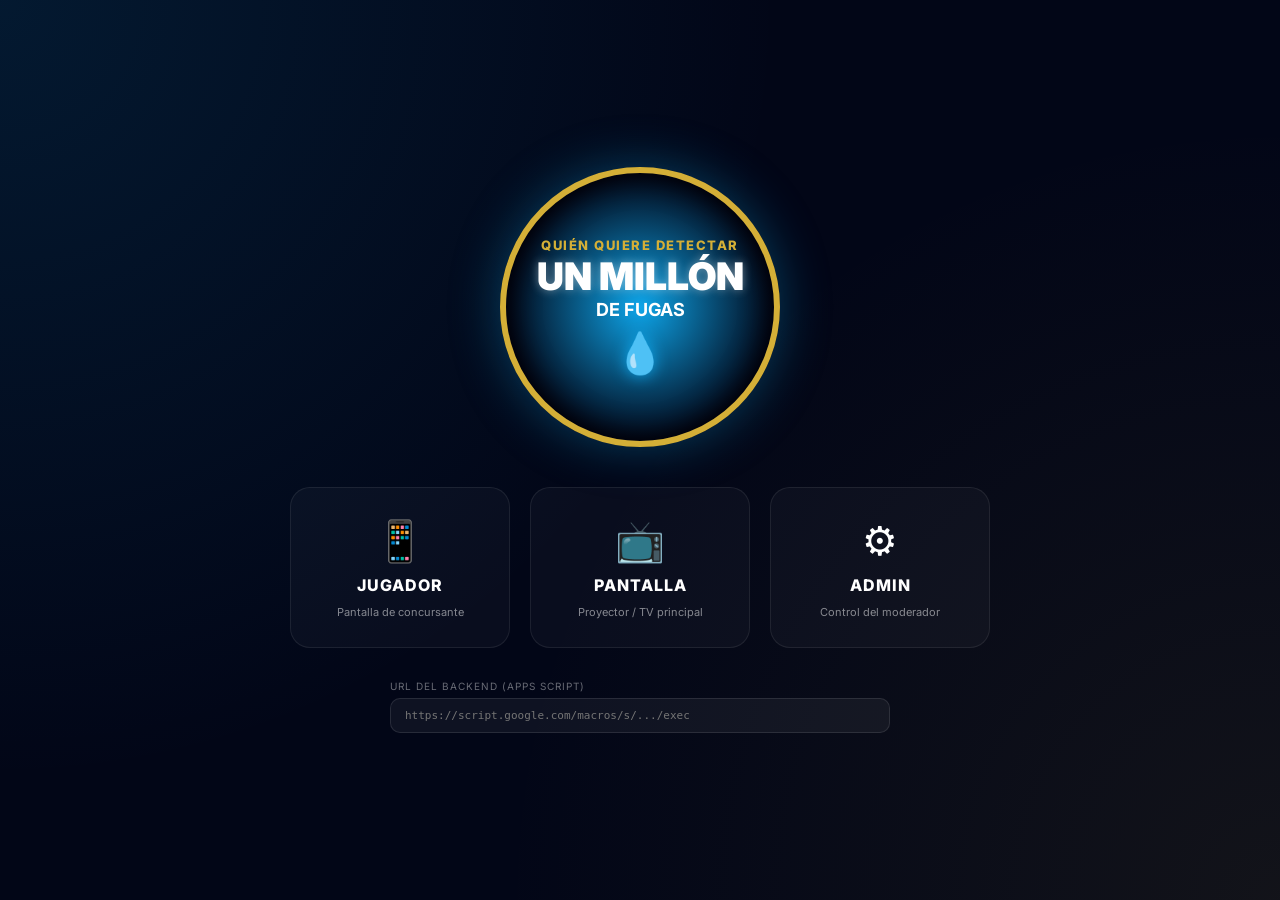
==== index.html @ b7cd1c12 "v0.1 Carga de archivos iniciales" ====
<!DOCTYPE html>
<html lang="es">
<head>
  <meta charset="UTF-8">
  <meta name="viewport" content="width=device-width, initial-scale=1.0">
  <title>¿Quién quiere detectar un millón de fugas?</title>
  <link rel="stylesheet" href="css/styles.css">
  <style>
    body { display:flex; flex-direction:column; align-items:center; justify-content:center; min-height:100vh; padding:32px; }
    .cards { display:grid; grid-template-columns:repeat(auto-fit,minmax(200px,1fr)); gap:20px; max-width:700px; width:100%; margin-top:40px; }
    .card { padding:28px 20px; border-radius:20px; text-align:center; cursor:pointer; border:1px solid rgba(255,255,255,0.08); background:rgba(255,255,255,0.03); text-decoration:none; color:white; transition:all 0.25s; display:flex; flex-direction:column; align-items:center; gap:10px; }
    .card:hover { border-color:var(--gold); background:rgba(212,175,55,0.07); transform:translateY(-3px); }
    .card .icon { font-size:2.5rem; }
    .card h2 { font-size:1rem; font-weight:800; text-transform:uppercase; letter-spacing:1px; }
    .card p  { font-size:11px; opacity:0.5; }
    .url-section { max-width:500px; width:100%; margin-top:24px; }
    .url-section label { font-size:10px; opacity:0.4; text-transform:uppercase; letter-spacing:1px; display:block; margin-bottom:6px; }
    .url-section input { width:100%; padding:10px 14px; background:rgba(255,255,255,0.05); border:1px solid rgba(255,255,255,0.1); border-radius:10px; color:white; font-size:11px; outline:none; font-family:monospace; }
    .url-section input:focus { border-color:var(--gold); }
    .saved-tag { font-size:9px; color:var(--green); font-weight:700; margin-top:4px; display:none; }
  </style>
</head>
<body>
  <div class="game-logo large">
    <span class="top-text">Quién quiere detectar</span>
    <span class="mid-text">UN MILLÓN</span>
    <span class="bot-text">de fugas</span>
    <div class="icon">💧</div>
  </div>

  <div class="cards">
    <a href="player.html" target="_blank" class="card">
      <span class="icon">📱</span>
      <h2>Jugador</h2>
      <p>Pantalla de concursante</p>
    </a>
    <a href="screen.html" target="_blank" class="card">
      <span class="icon">📺</span>
      <h2>Pantalla</h2>
      <p>Proyector / TV principal</p>
    </a>
    <a href="admin.html" target="_blank" class="card">
      <span class="icon">⚙️</span>
      <h2>Admin</h2>
      <p>Control del moderador</p>
    </a>
  </div>

  <div class="url-section" style="margin-top:32px">
    <label>URL del Backend (Apps Script)</label>
    <input id="url-input" type="text" placeholder="https://script.google.com/macros/s/.../exec"
           oninput="saveUrl(this.value)">
    <div id="saved-tag" class="saved-tag">✓ Guardado</div>
  </div>

  <script>
    var KEY = 'millon_script_url';
    var input = document.getElementById('url-input');
    var tag   = document.getElementById('saved-tag');
    input.value = localStorage.getItem(KEY) || '';
    var saveTimer;
    function saveUrl(v) {
      clearTimeout(saveTimer);
      saveTimer = setTimeout(function() {
        localStorage.setItem(KEY, v.trim());
        tag.style.display = 'block';
        setTimeout(function(){ tag.style.display='none'; }, 1500);
      }, 600);
    }
  </script>
</body>
</html>
---- css/styles.css ----
/* ============================================
   QUIÉN QUIERE DETECTAR UN MILLÓN DE FUGAS
   Shared Stylesheet
   ============================================ */

@import url('https://fonts.googleapis.com/css2?family=Inter:wght@400;600;700;800;900&display=swap');

:root {
  --bg-deep:      #020617;
  --bg-card:      rgba(255, 255, 255, 0.03);
  --gold:         #D4AF37;
  --gold-dim:     rgba(212, 175, 55, 0.2);
  --gold-border:  rgba(212, 175, 55, 0.35);
  --cyan:         #0ea5e9;
  --cyan-dim:     rgba(14, 165, 233, 0.15);
  --green:        #10b981;
  --red:          #ef4444;
  --glass-border: rgba(212, 175, 55, 0.2);
}

*, *::before, *::after { box-sizing: border-box; margin: 0; padding: 0; }

body {
  background-color: var(--bg-deep);
  background-image:
    radial-gradient(circle at 0% 0%,   rgba(14, 165, 233, 0.12) 0%, transparent 50%),
    radial-gradient(circle at 100% 100%, rgba(212, 175, 55, 0.08) 0%, transparent 50%);
  color: white;
  font-family: 'Inter', ui-sans-serif, system-ui, sans-serif;
  min-height: 100vh;
  overflow-x: hidden;
}

/* ── UTILITY ─────────────────────────────── */
.hidden { display: none !important; }
.flex   { display: flex; }

/* ── GLASS CARD ──────────────────────────── */
.glass-card {
  background: var(--bg-card);
  backdrop-filter: blur(16px);
  -webkit-backdrop-filter: blur(16px);
  border: 1px solid var(--glass-border);
  border-radius: 20px;
  box-shadow: 0 8px 32px rgba(0,0,0,0.7);
}

/* ── LOGO ────────────────────────────────── */
.game-logo {
  position: relative;
  width: 220px; height: 220px;
  background: radial-gradient(circle, #0ea5e9 0%, #020617 70%);
  border: 6px solid var(--gold);
  border-radius: 50%;
  display: flex; flex-direction: column;
  align-items: center; justify-content: center;
  box-shadow: 0 0 50px rgba(14,165,233,0.35), inset 0 0 30px rgba(0,0,0,0.8);
  animation: logo-float 4s ease-in-out infinite;
}
.game-logo.large { width: 280px; height: 280px; }
@keyframes logo-float {
  0%,100% { transform: translateY(0); }
  50%     { transform: translateY(-10px); }
}
.game-logo .top-text { font-size: 11px; font-weight: 800; text-transform: uppercase; color: var(--gold); letter-spacing: 1.5px; text-align: center; padding: 0 10px; }
.game-logo .mid-text  { font-size: 30px; font-weight: 900; color: white; text-shadow: 0 0 10px rgba(255,255,255,0.4); line-height: 1; margin: 4px 0; }
.game-logo .bot-text  { font-size: 15px; font-weight: 700; color: white; text-transform: uppercase; }
.game-logo .icon      { font-size: 32px; margin-top: 8px; filter: drop-shadow(0 0 8px var(--cyan)); }
.game-logo.large .top-text { font-size: 13px; }
.game-logo.large .mid-text { font-size: 38px; }
.game-logo.large .bot-text { font-size: 18px; }
.game-logo.large .icon     { font-size: 40px; }

/* ── QUESTION BOX ────────────────────────── */
.q-box {
  position: relative;
  padding: 32px 40px;
  text-align: center;
  clip-path: polygon(4% 0%, 96% 0%, 100% 50%, 96% 100%, 4% 100%, 0% 50%);
  background: linear-gradient(90deg, rgba(14,165,233,0.18) 0%, rgba(0,0,0,0.9) 50%, rgba(14,165,233,0.18) 100%);
  border-top: 2px solid var(--gold);
  border-bottom: 2px solid var(--gold);
  box-shadow: 0 0 30px rgba(212,175,55,0.08);
}

/* ── OPTION BUTTONS ──────────────────────── */
.option-btn {
  background: rgba(0,0,0,0.55);
  border: 1.5px solid var(--glass-border);
  border-radius: 14px;
  padding: 14px 20px;
  cursor: pointer;
  transition: all 0.25s ease;
  display: flex; align-items: center; gap: 14px;
  color: white; text-align: left; width: 100%;
  font-family: inherit; font-size: inherit;
  position: relative; overflow: hidden;
}
.option-btn:disabled { cursor: default; opacity: 0.75; }
.option-btn:hover:not(:disabled) {
  background: var(--cyan-dim);
  border-color: var(--cyan);
  box-shadow: 0 0 14px rgba(14,165,233,0.2);
}
.option-btn .letter {
  min-width: 38px; height: 38px;
  border-radius: 10px;
  background: var(--gold-dim);
  border: 1px solid var(--gold-border);
  display: flex; align-items: center; justify-content: center;
  color: var(--gold); font-weight: 900; font-size: 14px;
}
.option-btn .label { font-weight: 600; font-size: 15px; line-height: 1.3; }

/* States */
.option-btn.selected  { background: rgba(212,175,55,0.18); border-color: var(--gold);  box-shadow: 0 0 18px rgba(212,175,55,0.25); }
.option-btn.correct   { background: rgba(16,185,129,0.28) !important; border-color: var(--green) !important; animation: pulse-green 1.5s 2; }
.option-btn.incorrect { background: rgba(239,68,68,0.28)  !important; border-color: var(--red)   !important; }
.option-btn.eliminated { opacity: 0.18; pointer-events: none; }

@keyframes pulse-green {
  0%   { box-shadow: 0 0 0 0 rgba(16,185,129,0.5); }
  70%  { box-shadow: 0 0 0 18px rgba(16,185,129,0); }
  100% { box-shadow: 0 0 0 0 rgba(16,185,129,0); }
}

/* Screen-size option buttons (pantalla grande) */
.option-btn.big { padding: 22px 28px; border-radius: 16px; }
.option-btn.big .letter { min-width: 52px; height: 52px; font-size: 20px; border-radius: 12px; }
.option-btn.big .label  { font-size: 22px; font-weight: 700; }

/* ── TIMER RING ───────────────────────────── */
.timer-ring {
  position: relative; width: 100px; height: 100px;
  display: flex; align-items: center; justify-content: center;
  font-size: 2.2rem; font-weight: 900; color: var(--gold);
}
.timer-ring.big { width: 130px; height: 130px; font-size: 2.8rem; }
.timer-ring svg { position: absolute; top: 0; left: 0; transform: rotate(-90deg); }

/* ── ACTION BUTTON ───────────────────────── */
.btn-action {
  background: linear-gradient(135deg, var(--gold) 0%, #AA8A2E 100%);
  color: #020617; font-weight: 800; text-transform: uppercase;
  letter-spacing: 1.5px; padding: 14px 28px; border-radius: 100px;
  box-shadow: 0 0 18px rgba(212,175,55,0.3);
  transition: all 0.3s cubic-bezier(0.175,0.885,0.32,1.275);
  display: inline-flex; align-items: center; justify-content: center; gap: 8px;
  border: none; cursor: pointer; font-family: inherit; font-size: 13px;
}
.btn-action:hover  { transform: translateY(-2px) scale(1.02); box-shadow: 0 0 32px rgba(212,175,55,0.5); }
.btn-action:active { transform: scale(0.98); }
.btn-action:disabled { opacity: 0.5; cursor: not-allowed; transform: none; }

/* ── JOKER BADGES ────────────────────────── */
.joker-badge {
  display: inline-flex; align-items: center; gap: 6px;
  padding: 8px 18px; border-radius: 100px;
  border: 1.5px solid var(--gold-border);
  background: var(--gold-dim); color: var(--gold);
  font-weight: 800; font-size: 13px; text-transform: uppercase; letter-spacing: 1px;
}

/* ── RANKING ROW ─────────────────────────── */
.ranking-row {
  display: grid; grid-template-columns: 52px 1fr auto;
  align-items: center; padding: 14px 22px; margin-bottom: 10px;
  background: rgba(255,255,255,0.04); border-radius: 14px;
  border: 1px solid rgba(255,255,255,0.06); transition: all 0.25s;
}
.ranking-row:hover { background: rgba(255,255,255,0.08); }
.ranking-row.top-1 {
  background: linear-gradient(90deg, rgba(212,175,55,0.12) 0%, rgba(255,255,255,0.04) 100%);
  border-color: var(--gold);
}

/* ── POLL BARS ───────────────────────────── */
.poll-bar-wrap { display: flex; flex-direction: column; align-items: center; flex: 1; gap: 6px; }
.poll-bar-track { width: 100%; background: rgba(255,255,255,0.08); border-radius: 8px; overflow: hidden; height: 180px; display: flex; flex-direction: column; justify-content: flex-end; }
.poll-bar-fill  { background: var(--gold); border-radius: 8px 8px 0 0; transition: height 1s ease; min-height: 2px; }

/* ── STATUS DOTS ─────────────────────────── */
.status-dot { width: 8px; height: 8px; border-radius: 50%; background: var(--green); animation: pulse-dot 2s infinite; }
.status-dot.error { background: var(--red); animation: none; }
@keyframes pulse-dot { 0%,100%{opacity:1;} 50%{opacity:0.4;} }

/* ── ADMIN CONTROLS ──────────────────────── */
.ctrl-btn {
  padding: 10px 14px; border-radius: 12px; border: 1px solid rgba(255,255,255,0.1);
  background: rgba(255,255,255,0.05); color: white; cursor: pointer;
  font-family: inherit; font-size: 11px; font-weight: 700; text-transform: uppercase;
  letter-spacing: 0.5px; transition: all 0.2s; display: flex; flex-direction: column;
  align-items: center; gap: 4px;
}
.ctrl-btn:hover { background: rgba(255,255,255,0.12); }
.ctrl-btn.active { background: var(--gold); color: #020617; border-color: var(--gold); }
.ctrl-btn.cyan   { background: rgba(14,165,233,0.12); border-color: rgba(14,165,233,0.3); color: var(--cyan); }
.ctrl-btn.cyan:hover { background: rgba(14,165,233,0.22); }
.ctrl-btn.cyan.active { background: var(--cyan); color: #020617; }
.ctrl-btn.danger { background: rgba(239,68,68,0.1); border-color: rgba(239,68,68,0.3); color: var(--red); }
.ctrl-btn.danger:hover { background: rgba(239,68,68,0.2); }
.ctrl-btn.green  { background: rgba(16,185,129,0.1); border-color: rgba(16,185,129,0.3); color: var(--green); }
.ctrl-btn.green.active { background: var(--green); color: #020617; }

.ctrl-btn .num { font-size: 9px; opacity: 0.4; }

/* ── CALL TIMER ──────────────────────────── */
.call-timer-box {
  background: var(--gold-dim); border: 1.5px solid var(--gold-border);
  border-radius: 20px; padding: 24px; text-align: center;
}
.call-timer-num { font-size: 5rem; font-weight: 900; color: var(--gold); line-height: 1; }
.call-timer-bar { width: 100%; background: rgba(255,255,255,0.1); height: 6px; border-radius: 3px; margin-top: 12px; overflow: hidden; }
.call-timer-fill { height: 100%; background: var(--gold); border-radius: 3px; transition: width 0.1s linear; }

/* ── FEEDBACK MSG ────────────────────────── */
.feedback-sent    { color: var(--gold);  font-weight: 800; text-align: center; animation: pulse-opacity 1.5s infinite; }
.feedback-timeout { color: var(--red);   font-weight: 800; text-align: center; }
@keyframes pulse-opacity { 0%,100%{opacity:1;} 50%{opacity:0.5;} }

/* ── SCORE DISPLAY ───────────────────────── */
.score-badge {
  background: var(--gold-dim); border: 1px solid var(--gold-border);
  border-radius: 100px; padding: 4px 16px;
  color: var(--gold); font-weight: 800; font-size: 13px;
}

/* ── SOUND WAVE ANIMATION ────────────────── */
.sound-wave { display: flex; align-items: center; gap: 3px; height: 28px; }
.sound-wave span {
  display: block; width: 4px; border-radius: 2px;
  background: var(--cyan); animation: wave 1.2s ease-in-out infinite;
}
.sound-wave span:nth-child(1) { height: 8px;  animation-delay: 0s; }
.sound-wave span:nth-child(2) { height: 18px; animation-delay: 0.15s; }
.sound-wave span:nth-child(3) { height: 24px; animation-delay: 0.3s; }
.sound-wave span:nth-child(4) { height: 18px; animation-delay: 0.45s; }
.sound-wave span:nth-child(5) { height: 8px;  animation-delay: 0.6s; }
@keyframes wave {
  0%,100% { transform: scaleY(1); opacity: 0.7; }
  50%     { transform: scaleY(1.8); opacity: 1; }
}

/* ── SCROLLBAR ───────────────────────────── */
::-webkit-scrollbar { width: 4px; }
::-webkit-scrollbar-track { background: transparent; }
::-webkit-scrollbar-thumb { background: rgba(212,175,55,0.3); border-radius: 2px; }

/* ── ANIMATIONS ──────────────────────────── */
@keyframes fade-in    { from { opacity: 0; transform: translateY(12px); } to { opacity: 1; transform: none; } }
@keyframes zoom-in    { from { opacity: 0; transform: scale(0.94); } to { opacity: 1; transform: scale(1); } }
.anim-fade { animation: fade-in 0.4s ease both; }
.anim-zoom { animation: zoom-in 0.35s cubic-bezier(0.175,0.885,0.32,1.275) both; }
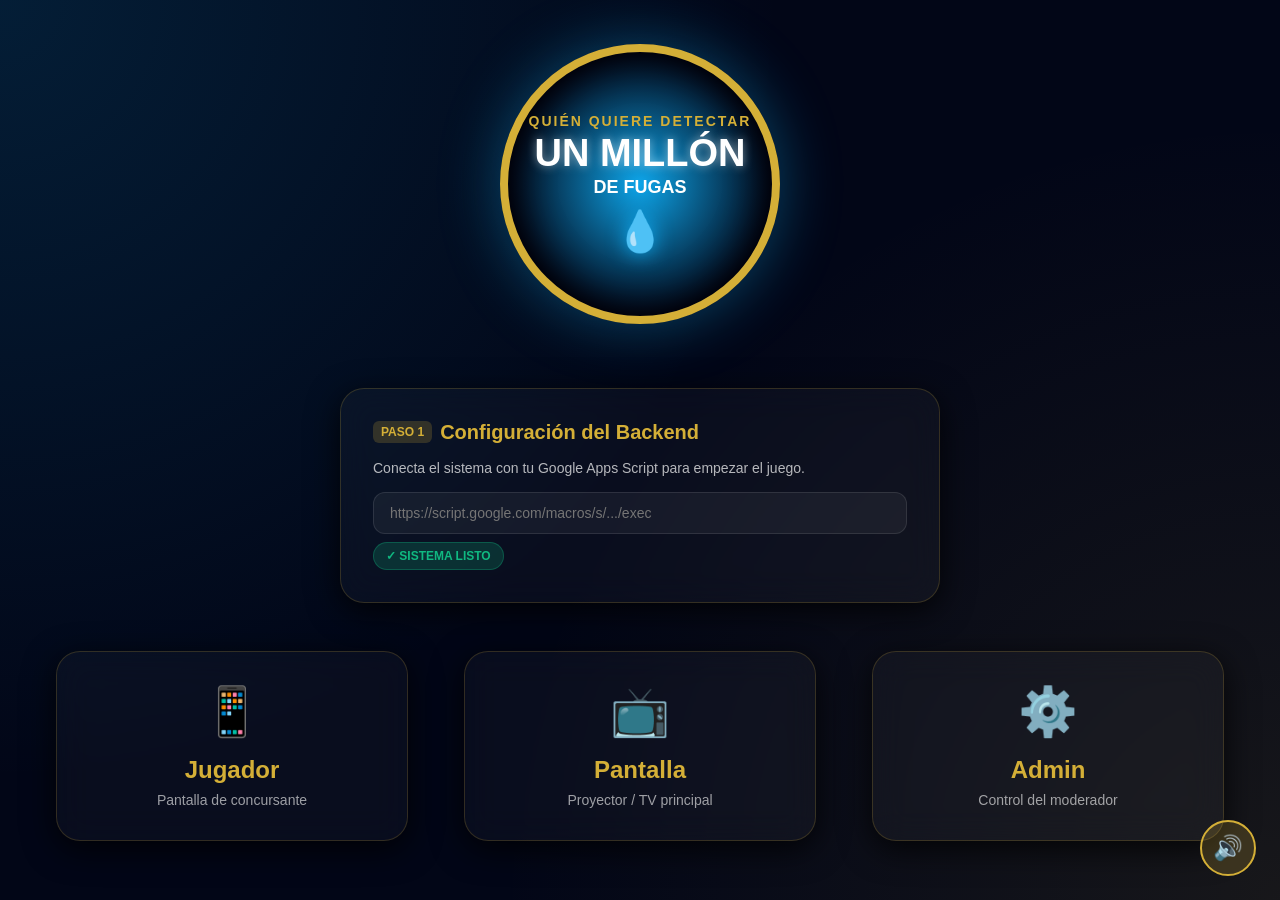
==== commit 4f07fbbf: "Estructura correcta para GitHub Pages" ====
--- a/index.html
+++ b/index.html
@@ -3,70 +3,341 @@
 <head>
   <meta charset="UTF-8">
   <meta name="viewport" content="width=device-width, initial-scale=1.0">
-  <title>¿Quién quiere detectar un millón de fugas?</title>
-  <link rel="stylesheet" href="css/styles.css">
+  <title>Quién quiere detectar UN MILLÓN de fugas 💧</title>
   <style>
-    body { display:flex; flex-direction:column; align-items:center; justify-content:center; min-height:100vh; padding:32px; }
-    .cards { display:grid; grid-template-columns:repeat(auto-fit,minmax(200px,1fr)); gap:20px; max-width:700px; width:100%; margin-top:40px; }
-    .card { padding:28px 20px; border-radius:20px; text-align:center; cursor:pointer; border:1px solid rgba(255,255,255,0.08); background:rgba(255,255,255,0.03); text-decoration:none; color:white; transition:all 0.25s; display:flex; flex-direction:column; align-items:center; gap:10px; }
-    .card:hover { border-color:var(--gold); background:rgba(212,175,55,0.07); transform:translateY(-3px); }
-    .card .icon { font-size:2.5rem; }
-    .card h2 { font-size:1rem; font-weight:800; text-transform:uppercase; letter-spacing:1px; }
-    .card p  { font-size:11px; opacity:0.5; }
-    .url-section { max-width:500px; width:100%; margin-top:24px; }
-    .url-section label { font-size:10px; opacity:0.4; text-transform:uppercase; letter-spacing:1px; display:block; margin-bottom:6px; }
-    .url-section input { width:100%; padding:10px 14px; background:rgba(255,255,255,0.05); border:1px solid rgba(255,255,255,0.1); border-radius:10px; color:white; font-size:11px; outline:none; font-family:monospace; }
-    .url-section input:focus { border-color:var(--gold); }
-    .saved-tag { font-size:9px; color:var(--green); font-weight:700; margin-top:4px; display:none; }
+    :root {
+      --bg-deep: #020617;
+      --card-bg: rgba(255, 255, 255, 0.03);
+      --accent-cyan: #0ea5e9;
+      --accent-gold: #D4AF37;
+      --accent-green: #10b981;
+      --glass-border: rgba(212, 175, 55, 0.2);
+    }
+
+    * {
+      margin: 0;
+      padding: 0;
+      box-sizing: border-box;
+    }
+
+    body {
+      background-color: var(--bg-deep);
+      background-image: 
+        radial-gradient(circle at 0% 0%, rgba(14, 165, 233, 0.15) 0%, transparent 50%),
+        radial-gradient(circle at 100% 100%, rgba(212, 175, 55, 0.1) 0%, transparent 50%);
+      color: white;
+      font-family: 'Inter', -apple-system, BlinkMacSystemFont, 'Segoe UI', sans-serif;
+      min-height: 100vh;
+      display: flex;
+      flex-direction: column;
+      align-items: center;
+      justify-content: center;
+      padding: 20px;
+    }
+
+    .glass-card {
+      background: var(--card-bg);
+      backdrop-filter: blur(16px);
+      -webkit-backdrop-filter: blur(16px);
+      border: 1px solid var(--glass-border);
+      border-radius: 24px;
+      box-shadow: 0 8px 32px 0 rgba(0, 0, 0, 0.8);
+      padding: 32px;
+      margin: 16px;
+      transition: all 0.3s ease;
+    }
+
+    .glass-card:hover {
+      transform: translateY(-5px);
+      box-shadow: 0 12px 48px 0 rgba(212, 175, 55, 0.2);
+      border-color: var(--accent-gold);
+    }
+
+    .game-logo {
+      position: relative;
+      width: 280px;
+      height: 280px;
+      background: radial-gradient(circle, #0ea5e9 0%, #020617 70%);
+      border: 8px solid #D4AF37;
+      border-radius: 50%;
+      display: flex;
+      flex-direction: column;
+      align-items: center;
+      justify-content: center;
+      box-shadow: 0 0 60px rgba(14, 165, 233, 0.4), inset 0 0 40px rgba(0,0,0,0.8);
+      animation: logo-float 4s ease-in-out infinite;
+      margin-bottom: 48px;
+    }
+
+    @keyframes logo-float {
+      0%, 100% { transform: translateY(0); }
+      50% { transform: translateY(-10px); }
+    }
+
+    .game-logo .top-text {
+      font-size: 14px;
+      font-weight: 800;
+      text-transform: uppercase;
+      color: #D4AF37;
+      letter-spacing: 2px;
+    }
+
+    .game-logo .mid-text {
+      font-size: 38px;
+      font-weight: 900;
+      color: white;
+      text-shadow: 0 0 10px rgba(255,255,255,0.5);
+      line-height: 1;
+      margin: 5px 0;
+    }
+
+    .game-logo .bot-text {
+      font-size: 18px;
+      font-weight: 700;
+      color: white;
+      text-transform: uppercase;
+    }
+
+    .game-logo .icon {
+      font-size: 40px;
+      margin-top: 10px;
+      filter: drop-shadow(0 0 10px #0ea5e9);
+    }
+
+    .cards-grid {
+      display: grid;
+      grid-template-columns: repeat(auto-fit, minmax(280px, 1fr));
+      gap: 24px;
+      max-width: 1200px;
+      width: 100%;
+    }
+
+    .card-link {
+      text-decoration: none;
+      color: inherit;
+      display: block;
+      text-align: center;
+    }
+
+    .card-icon {
+      font-size: 48px;
+      margin-bottom: 16px;
+      transition: transform 0.3s ease;
+    }
+
+    .glass-card:hover .card-icon {
+      transform: scale(1.1);
+    }
+
+    .card-title {
+      font-size: 24px;
+      font-weight: 700;
+      margin-bottom: 8px;
+      color: var(--accent-gold);
+    }
+
+    .card-desc {
+      font-size: 14px;
+      opacity: 0.6;
+    }
+
+    .config-section {
+      max-width: 600px;
+      width: 100%;
+      margin-bottom: 32px;
+    }
+
+    .config-section h2 {
+      font-size: 20px;
+      font-weight: 700;
+      color: var(--accent-gold);
+      margin-bottom: 16px;
+      display: flex;
+      align-items: center;
+      gap: 8px;
+    }
+
+    .config-section input {
+      width: 100%;
+      background: rgba(255, 255, 255, 0.05);
+      border: 1px solid rgba(255, 255, 255, 0.1);
+      border-radius: 12px;
+      padding: 12px 16px;
+      color: white;
+      font-size: 14px;
+      transition: all 0.3s ease;
+    }
+
+    .config-section input:focus {
+      outline: none;
+      border-color: var(--accent-gold);
+      box-shadow: 0 0 0 3px rgba(212, 175, 55, 0.1);
+    }
+
+    .status-badge {
+      display: inline-flex;
+      align-items: center;
+      gap: 6px;
+      background: rgba(16, 185, 129, 0.2);
+      color: var(--accent-green);
+      padding: 6px 12px;
+      border-radius: 100px;
+      font-size: 12px;
+      font-weight: 700;
+      border: 1px solid rgba(16, 185, 129, 0.3);
+      margin-top: 8px;
+    }
+
+    .mute-btn {
+      position: fixed;
+      bottom: 24px;
+      right: 24px;
+      width: 56px;
+      height: 56px;
+      border-radius: 50%;
+      background: rgba(212, 175, 55, 0.2);
+      border: 2px solid var(--accent-gold);
+      color: white;
+      font-size: 24px;
+      cursor: pointer;
+      display: flex;
+      align-items: center;
+      justify-content: center;
+      transition: all 0.3s ease;
+      z-index: 1000;
+    }
+
+    .mute-btn:hover {
+      transform: scale(1.1);
+      box-shadow: 0 0 20px rgba(212, 175, 55, 0.4);
+    }
+
+    @media (max-width: 768px) {
+      .game-logo {
+        width: 220px;
+        height: 220px;
+      }
+
+      .game-logo .mid-text {
+        font-size: 28px;
+      }
+
+      .cards-grid {
+        grid-template-columns: 1fr;
+      }
+    }
   </style>
 </head>
 <body>
-  <div class="game-logo large">
+
+  <!-- Logo Principal -->
+  <div class="game-logo">
     <span class="top-text">Quién quiere detectar</span>
     <span class="mid-text">UN MILLÓN</span>
     <span class="bot-text">de fugas</span>
     <div class="icon">💧</div>
   </div>
 
-  <div class="cards">
-    <a href="player.html" target="_blank" class="card">
-      <span class="icon">📱</span>
-      <h2>Jugador</h2>
-      <p>Pantalla de concursante</p>
+  <!-- Configuración del Backend -->
+  <div class="config-section glass-card">
+    <h2>
+      <span style="background: rgba(212,175,55,0.2); padding: 4px 8px; border-radius: 6px; font-size: 12px;">PASO 1</span>
+      Configuración del Backend
+    </h2>
+    <p style="font-size: 14px; opacity: 0.7; margin-bottom: 16px;">
+      Conecta el sistema con tu Google Apps Script para empezar el juego.
+    </p>
+    <input 
+      type="text" 
+      id="script-url-input"
+      placeholder="https://script.google.com/macros/s/.../exec"
+    />
+    <div class="status-badge">
+      ✓ SISTEMA LISTO
+    </div>
+  </div>
+
+  <!-- Tarjetas de Navegación -->
+  <div class="cards-grid">
+    <a href="player.html" target="_blank" class="card-link">
+      <div class="glass-card">
+        <div class="card-icon">📱</div>
+        <h3 class="card-title">Jugador</h3>
+        <p class="card-desc">Pantalla de concursante</p>
+      </div>
     </a>
-    <a href="screen.html" target="_blank" class="card">
-      <span class="icon">📺</span>
-      <h2>Pantalla</h2>
-      <p>Proyector / TV principal</p>
+
+    <a href="screen.html" target="_blank" class="card-link">
+      <div class="glass-card">
+        <div class="card-icon">📺</div>
+        <h3 class="card-title">Pantalla</h3>
+        <p class="card-desc">Proyector / TV principal</p>
+      </div>
     </a>
-    <a href="admin.html" target="_blank" class="card">
-      <span class="icon">⚙️</span>
-      <h2>Admin</h2>
-      <p>Control del moderador</p>
+
+    <a href="admin.html" target="_blank" class="card-link">
+      <div class="glass-card">
+        <div class="card-icon">⚙️</div>
+        <h3 class="card-title">Admin</h3>
+        <p class="card-desc">Control del moderador</p>
+      </div>
     </a>
   </div>
 
-  <div class="url-section" style="margin-top:32px">
-    <label>URL del Backend (Apps Script)</label>
-    <input id="url-input" type="text" placeholder="https://script.google.com/macros/s/.../exec"
-           oninput="saveUrl(this.value)">
-    <div id="saved-tag" class="saved-tag">✓ Guardado</div>
-  </div>
-
+  <!-- Botón de Audio -->
+  <button id="mute-btn" class="mute-btn" onclick="toggleMute()">🔊</button>
+
+  <!-- Audio de Fondo -->
+  <audio id="bg-audio" loop></audio>
+
+  <!-- Scripts -->
+  <script src="js/config.js"></script>
   <script>
-    var KEY = 'millon_script_url';
-    var input = document.getElementById('url-input');
-    var tag   = document.getElementById('saved-tag');
-    input.value = localStorage.getItem(KEY) || '';
-    var saveTimer;
-    function saveUrl(v) {
-      clearTimeout(saveTimer);
-      saveTimer = setTimeout(function() {
-        localStorage.setItem(KEY, v.trim());
-        tag.style.display = 'block';
-        setTimeout(function(){ tag.style.display='none'; }, 1500);
-      }, 600);
+    // Cargar URL guardada
+    const input = document.getElementById('script-url-input');
+    const savedUrl = localStorage.getItem('millon_script_url');
+    if (savedUrl) input.value = savedUrl;
+
+    // Guardar URL al cambiar
+    input.addEventListener('input', function() {
+      const url = input.value.trim();
+      if (url) {
+        localStorage.setItem('millon_script_url', url);
+      }
+    });
+
+    // Control de audio
+    let audioEnabled = localStorage.getItem('millon_index_audio') !== 'false';
+    const bgAudio = document.getElementById('bg-audio');
+    const muteBtn = document.getElementById('mute-btn');
+
+    bgAudio.src = 'sounds/Intro.mp3';
+    bgAudio.volume = 0.3;
+
+    function updateMuteBtn() {
+      muteBtn.textContent = audioEnabled ? '🔊' : '🔇';
+      muteBtn.style.opacity = audioEnabled ? '1' : '0.5';
+    }
+
+    function toggleMute() {
+      audioEnabled = !audioEnabled;
+      localStorage.setItem('millon_index_audio', audioEnabled);
+      updateMuteBtn();
+      
+      if (audioEnabled) {
+        bgAudio.play().catch(e => console.log('Audio bloqueado:', e));
+      } else {
+        bgAudio.pause();
+      }
+    }
+
+    updateMuteBtn();
+    
+    // Auto-play al cargar (si está habilitado)
+    if (audioEnabled) {
+      bgAudio.play().catch(e => console.log('Audio bloqueado por navegador'));
     }
   </script>
+
 </body>
 </html>
